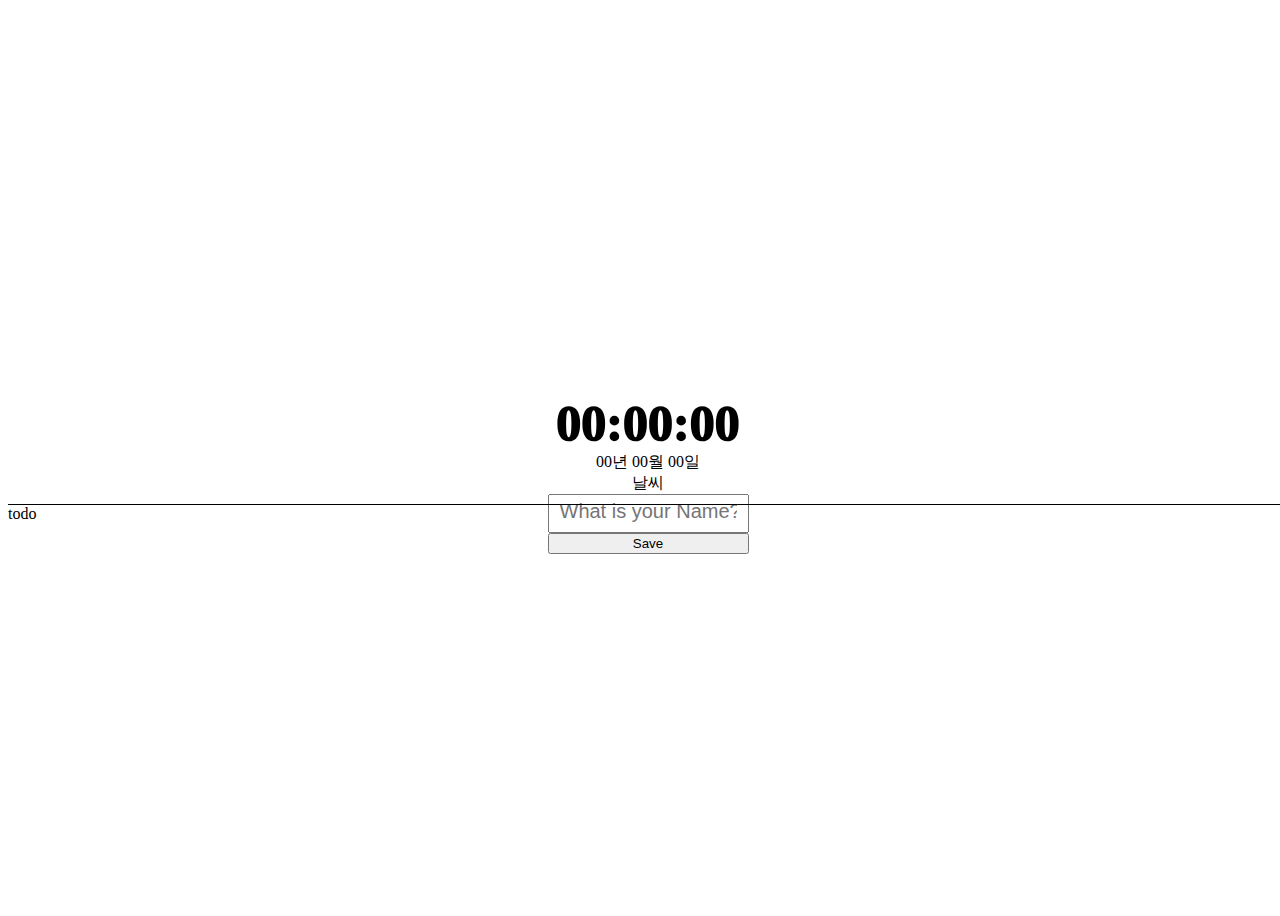
==== main.html @ 1e4167cf "JS_Final#01" ====
<!DOCTYPE html>
<html lang="en">
<head>
    <meta charset="UTF-8">
    <title>Main Page</title>
</head>

<body>
    <div class="box">
        <span id="clock">00:00:00</span>
        <span id="date">00년 00월 00일</span>
        <span id="weather">날씨</span>
    </div>

    <div class ="box">
        <form class="login">
            <input class="textbox" required type="text" placeholder="What is your Name?">
            <input type="submit" value="Save">
        </form>
    </div>

    <div class="box">
        <span id="bor">todo</span>
    </div>


    <link href="main.css" rel="stylesheet">
</body>
</html>
---- main.css ----
body{
    width:100vw;
    height: 100vh;
    display: flex;
    flex-direction: column;
    justify-content: center;
    align-items: center;
}
.box:first-child{
    display: flex;
    flex-direction: column;
    align-items: center;
}

#clock{
    font-size: 50px;
    font-weight: 1000;
}

#date{
}


.login{
    height: 10px;
    display: flex;
    flex-direction: column;
}

.textbox{
    padding: 10px;
}
.textbox::placeholder{
    text-align: center;
    font-size: 20px;
}

.box:nth-child(3){
    width: 100%;
    border-top: 1px solid black;
}
#bor{
}
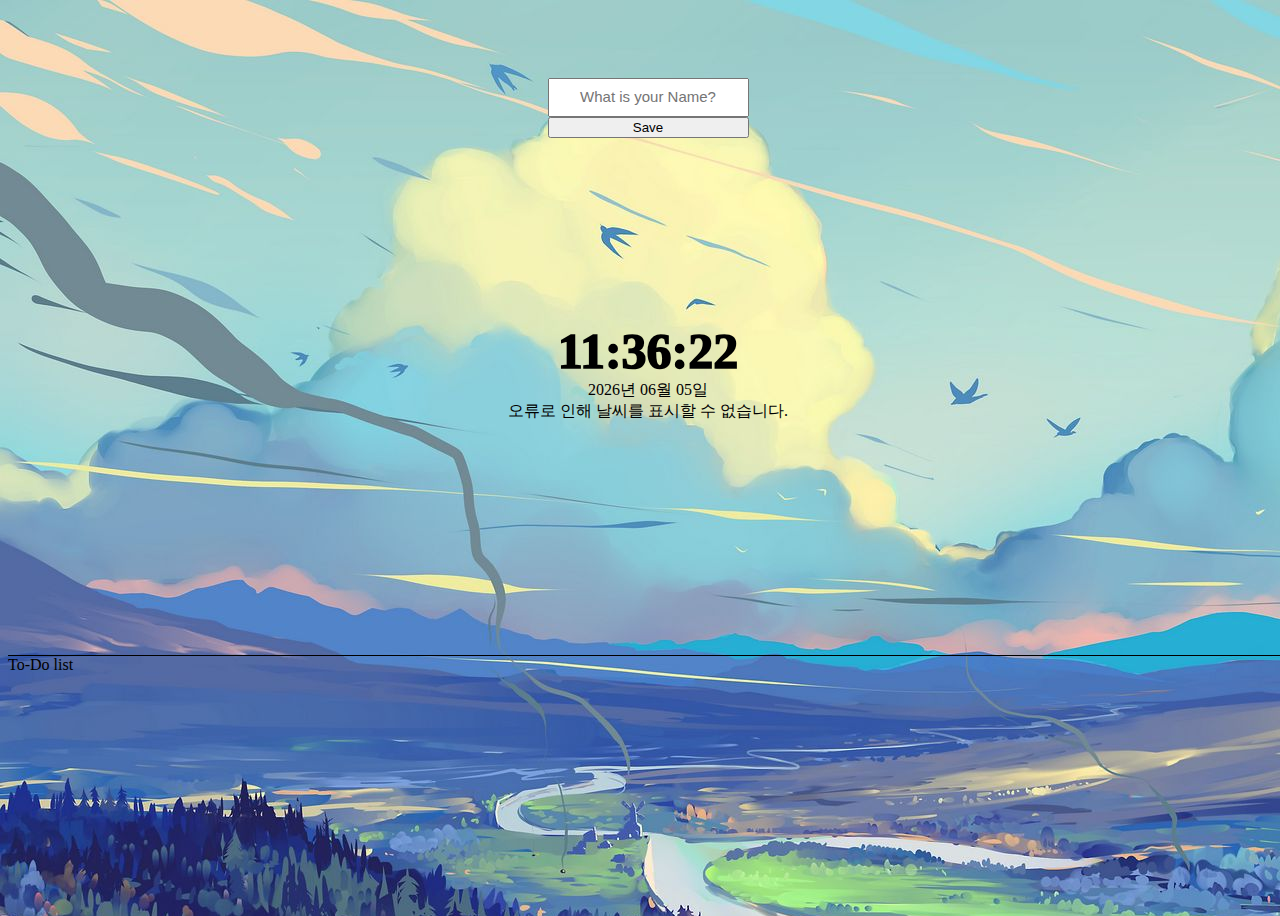
==== commit 60598d74: "#02" ====
--- a/main.html
+++ b/main.html
@@ -1,29 +1,32 @@
 <!DOCTYPE html>
 <html lang="en">
-<head>
-    <meta charset="UTF-8">
+  <head>
+    <meta charset="UTF-8" />
     <title>Main Page</title>
-</head>
+  </head>
 
-<body>
+  <body>
     <div class="box">
-        <span id="clock">00:00:00</span>
-        <span id="date">00년 00월 00일</span>
-        <span id="weather">날씨</span>
-    </div>
-
-    <div class ="box">
-        <form class="login">
-            <input class="textbox" required type="text" placeholder="What is your Name?">
-            <input type="submit" value="Save">
-        </form>
+      <h1 id="name_text" class="hidden"></h1>
+      <form class="login hidden" `>
+        <input class="textbox" required type="text" placeholder="What is your Name?" />
+        <input type="submit" value="Save" />
+      </form>
     </div>
 
     <div class="box">
-        <span id="bor">todo</span>
+      <span id="clock">00:00:00</span>
+      <span id="date">00년 00월 00일</span>
+      <span id="weather">로딩중...</span>
     </div>
 
+    <div class="box">
+      <span id="bor">To-Do list</span>
+    </div>
 
-    <link href="main.css" rel="stylesheet">
-</body>
-</html>+    <link href="main.css" rel="stylesheet" />
+    <script src="first-box.js"></script>
+    <script src="2nd-box.js"></script>
+    <script src="background.js"></script>
+  </body>
+</html>
--- a/main.css
+++ b/main.css
@@ -1,43 +1,61 @@
-body{
-    width:100vw;
-    height: 100vh;
-    display: flex;
-    flex-direction: column;
-    justify-content: center;
-    align-items: center;
-}
-.box:first-child{
-    display: flex;
-    flex-direction: column;
-    align-items: center;
+body {
+  width: 100vw;
+  height: 100vh;
+  display: flex;
+  flex-direction: column;
+  justify-content: center;
+  align-items: center;
 }
 
-#clock{
-    font-size: 50px;
-    font-weight: 1000;
+.box {
+  flex: 2 1 auto;
 }
 
-#date{
+/* 첫번째 박스 - 이름 */
+.box:first-child {
+  padding-top: 70px;
 }
 
-
-.login{
-    height: 10px;
-    display: flex;
-    flex-direction: column;
+.login {
+  height: 10px;
+  display: flex;
+  flex-direction: column;
 }
 
-.textbox{
-    padding: 10px;
-}
-.textbox::placeholder{
-    text-align: center;
-    font-size: 20px;
+.textbox {
+  padding: 10px;
 }
 
-.box:nth-child(3){
-    width: 100%;
-    border-top: 1px solid black;
+.textbox::placeholder {
+  text-align: center;
+  font-size: 15px;
 }
-#bor{
-}+
+/* 두번째 박스 -시간 날짜 날씨 */
+.box:nth-child(2) {
+  display: flex;
+  flex-direction: column;
+  align-items: center;
+}
+
+#clock {
+  font-size: 50px;
+  font-weight: 1000;
+}
+#date {
+  font-weight: 500;
+}
+#weather {
+  font-weight: 500;
+}
+
+/* 세번째 박스 - 투두리스트*/
+.box:nth-child(3) {
+  width: 100%;
+  border-top: 1px solid black;
+}
+
+/* 공용 */
+.hidden {
+  display: none;
+}
